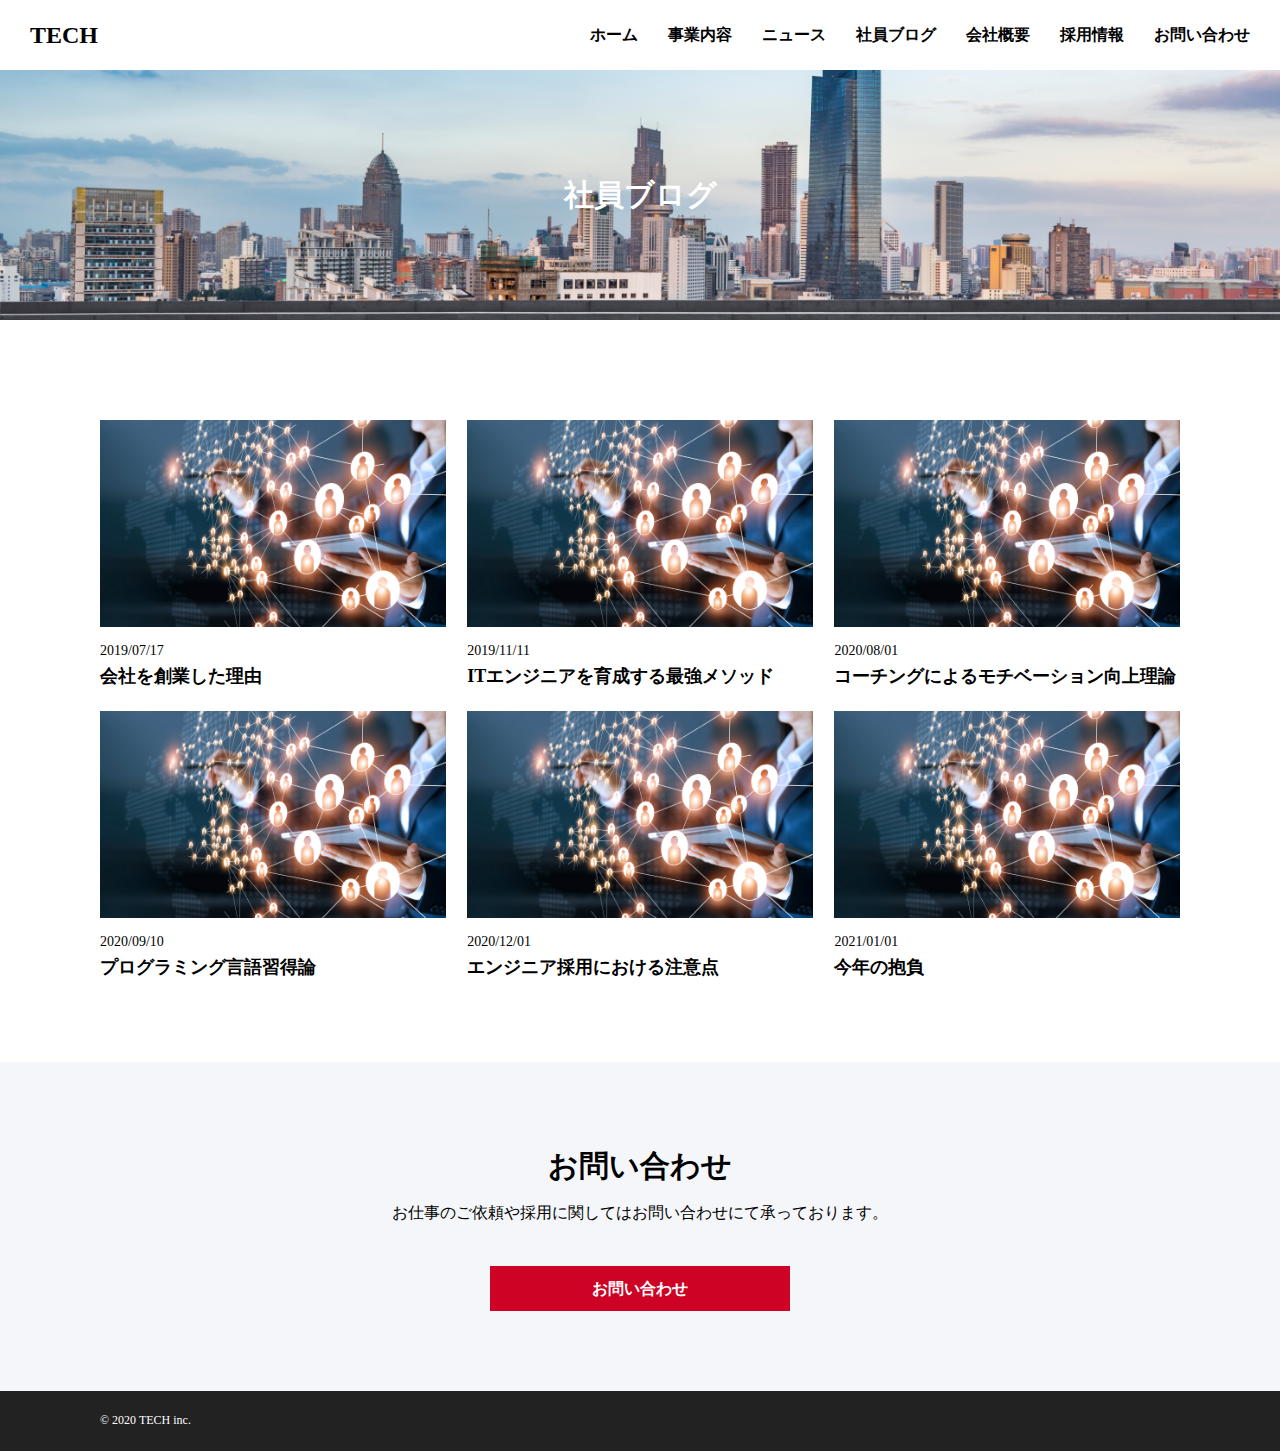
==== blog.html @ f9e43d5b "complete_file" ====
<!DOCTYPE html>
<html lang="ja">
  <head>
    <meta charset="UTF-8">
    <meta name="viewport" content="width=device-width, initial-scale=1.0">
    <title>株式会社TECH</title>
    <link rel="stylesheet" href="css/reset.css">
    <link rel="stylesheet" href="css/blog.css">
  </head>
  <body>
    <!-- header -->
    <header class="header">
      <h1 class="header-ttl">
        <a href="index.html">
          TECH
        </a>
      </h1>
      <nav class="header-nav">
        <ul class="header-nav-list">
          <li class="header-nav-item"><a href="index.html">ホーム</a></li>
          <li class="header-nav-item"><a href="service.html">事業内容</a></li>
          <li class="header-nav-item"><a href="news.html">ニュース</a></li>
          <li class="header-nav-item"><a href="blog.html">社員ブログ</a></li>
          <li class="header-nav-item"><a href="company.html">会社概要</a></li>
          <li class="header-nav-item"><a href="recruit.html">採用情報</a></li>
          <li class="header-nav-item"><a href="contact.html">お問い合わせ</a></li>
        </ul>
      </nav>
      <div class="menu" id="menu">
        <span class="menu-line-top"></span>
        <span class="menu-line-middle"></span>
        <span class="menu-line-bottom"></span>
      </div>
    </header>
    <!-- blog -->
    <div class="page-mv">
      <h1 class="ttl">社員ブログ</h1>
    </div>
    <main>
      <div class="blog ptb-m wrap">
        <div class="blog-list">
          <article class="blog-item">
            <a href="#" class="blog-item-thumbnail">
              <img src="img/blog.png" alt="会社を創業した理由">
            </a>
            <p class="blog-item-date">2019/07/17</p>
            <h2 class="blog-item-ttl"><a href="#">会社を創業した理由</a></h2>
          </article>
          <article class="blog-item">
            <a href="#" class="blog-item-thumbnail">
              <img src="img/blog.png" alt="ITエンジニアを育成する最強メソッド">
            </a>
            <p class="blog-item-date">2019/11/11</p>
            <h2 class="blog-item-ttl"><a href="#">ITエンジニアを育成する最強メソッド</a></h2>
          </article>
          <article class="blog-item">
            <a href="#" class="blog-item-thumbnail">
              <img src="img/blog.png" alt="コーチングによるモチベーション向上理論">
            </a>
            <p class="blog-item-date">2020/08/01</p>
            <h2 class="blog-item-ttl"><a href="#">コーチングによるモチベーション向上理論</a></h2>
          </article>
          <article class="blog-item">
            <a href="#" class="blog-item-thumbnail">
              <img src="img/blog.png" alt="プログラミング言語習得論">
            </a>
            <p class="blog-item-date">2020/09/10</p>
            <h2 class="blog-item-ttl"><a href="#">プログラミング言語習得論</a></h2>
          </article>
          <article class="blog-item">
            <a href="#" class="blog-item-thumbnail">
              <img src="img/blog.png" alt="エンジニア採用における注意点">
            </a>
            <p class="blog-item-date">2020/12/01</p>
            <h2 class="blog-item-ttl"><a href="#">エンジニア採用における注意点</a></h2>
          </article>
          <article class="blog-item">
            <a href="#" class="blog-item-thumbnail">
              <img src="img/blog.png" alt="今年の抱負">
            </a>
            <p class="blog-item-date">2021/01/01</p>
            <h2 class="blog-item-ttl"><a href="#">今年の抱負</a></h2>
          </article>
        </div>
      </div>
    </main>
    <!-- contact-->
    <section class="bottom-contact ptb-m">
      <div class="wrap">
        <h2 class="bottom-contact-ttl ttl">お問い合わせ</h2>
        <p class="bottom-contact-txt">
          お仕事のご依頼や採用に関してはお問い合わせにて承っております。
        </p>
        <a href="contact.html" class="bottom-contact-btn btn">お問い合わせ</a>
      </div>
    </section>
    <!-- footer -->
    <footer class="footer">
      <div class="footer-inner wrap">
        <small class="footer-copyright">&copy; 2020 TECH inc.</small>

      </div>
    </footer>
  </body>
</html>
---- css/blog.css ----
@charset "UTF-8" ;

/* -------------------------------
        共通のスタイル         
------------------------------- */
* {
  box-sizing: border-box;
}

body {
  line-height: 1.6;
}

a {
  text-decoration: none;
  color: inherit;
  transition: 0.3s;
}

a:hover {
  opacity: 0.7;
  transition: 0.3s;
}

img {
  width: 100%;
  height: auto;
}

.wrap {
  width: 1080px;
  margin: 0 auto;
}

.wrap-s {
  width: 960px;
  margin: 0 auto;
}

.ptb-m {
  padding: 80px 0;
}

.btn {
  display: block;
  width: 300px;
  text-align: center;
  font-weight: bold;
  padding: 10px;
  background-color: #cd0224;
  color: #fff;
}

.ttl {
  font-size: 30px;
  font-weight: bold;
}

.page-mv {
  height: 250px;
  display: flex;
  justify-content: center;
  align-items: center;
  color: #fff;
  background: url(../img/mv.png) center / cover;
}

/* header */

.header {
  display: flex;
  justify-content: space-between;
  align-items: center;
  height: 70px;
  padding: 0 30px;
  background-color: #fff;
  position: sticky;
  left: 0;
  top: 0;
  z-index: 1;
}

.header-ttl {
  font-size: 24px;
  width: 80px;
}

.header-nav-list {
  display: flex;
  font-weight: bold;
}

.header-nav-item:not(:last-child) {
  margin-right: 30px;
}

.menu {
  display: none;
}
.drawer-nav {
  display: none;
}
/* bottom-contact */

.bottom-contact {
  background-color: #f5f6f9;
  text-align: center;
}

.bottom-contact-txt {
  margin-top: 10px;
}

.bottom-contact-btn {
  margin: 40px auto 0;
}

/* footer */

.footer {
  padding: 20px 0;
  color: #fff;
  background-color: #222;
}

.footer-inner {
  display: flex;
  flex-wrap: wrap;
  justify-content: space-between;
  align-items: center;
  font-size: 12px;
}

.footer-nav-list {
  display: flex;
  flex-wrap: wrap;
}

.footer-nav-item:after {
  content: "|";
  display: inline-block;
  padding: 0 10px;
}

.footer-nav-item:last-child:after {
  display: none;
}

@media screen and (max-width: 768px) {
  .wrap {
    width: 85%;
  }

  .wrap-s {
    width: 90%;
  }

  .header-nav {
    display: none;
  }

  .menu {
    display: inline-block;
    width: 36px;
    height: 32px;
    cursor: pointer;
    position: relative;
    z-index: 10;
  }

  .menu-line-top,
  .menu-line-middle,
  .menu-line-bottom {
    display: inline-block;
    width: 100%;
    height: 4px;
    background-color: #000;
    position: absolute;
    transition: 0.5s;
  }

  .menu-line-top {
    top: 0;
  }

  .menu-line-middle {
    top: 14px;
  }

  .menu-line-bottom {
    bottom: 0;
  }

  .footer-copyright {
    margin: 0 auto;
  }

  .footer-nav-item {
    text-align: center;
    margin-top: 10px;
    width: 100%;
  }

  .footer-nav-item:after {
    display: none;
  }
}


/* -------------------------------
        共通のスタイル END        
------------------------------- */

.blog-list{
  display: flex;
  flex-wrap: wrap;
  align-items: center;
}

.blog-item{
  width: 32%;
  margin-right: calc((100% - (32% * 3)) / 2);
	margin-top: 20px;
}

.blog-item:nth-child(3n){
  margin-right: 0;
}

.blog-item-date{
  font-size: 14px;
  margin-top: 5px;
}

.blog-item-ttl{
  font-weight: bold;
  font-size: 18px;
}

@media screen and (max-width: 768px){
  .blog-item{
    width: 100%;
    margin-right: 0;
  }

  .blog-item:first-child{
    margin-top: 0;
  }
}
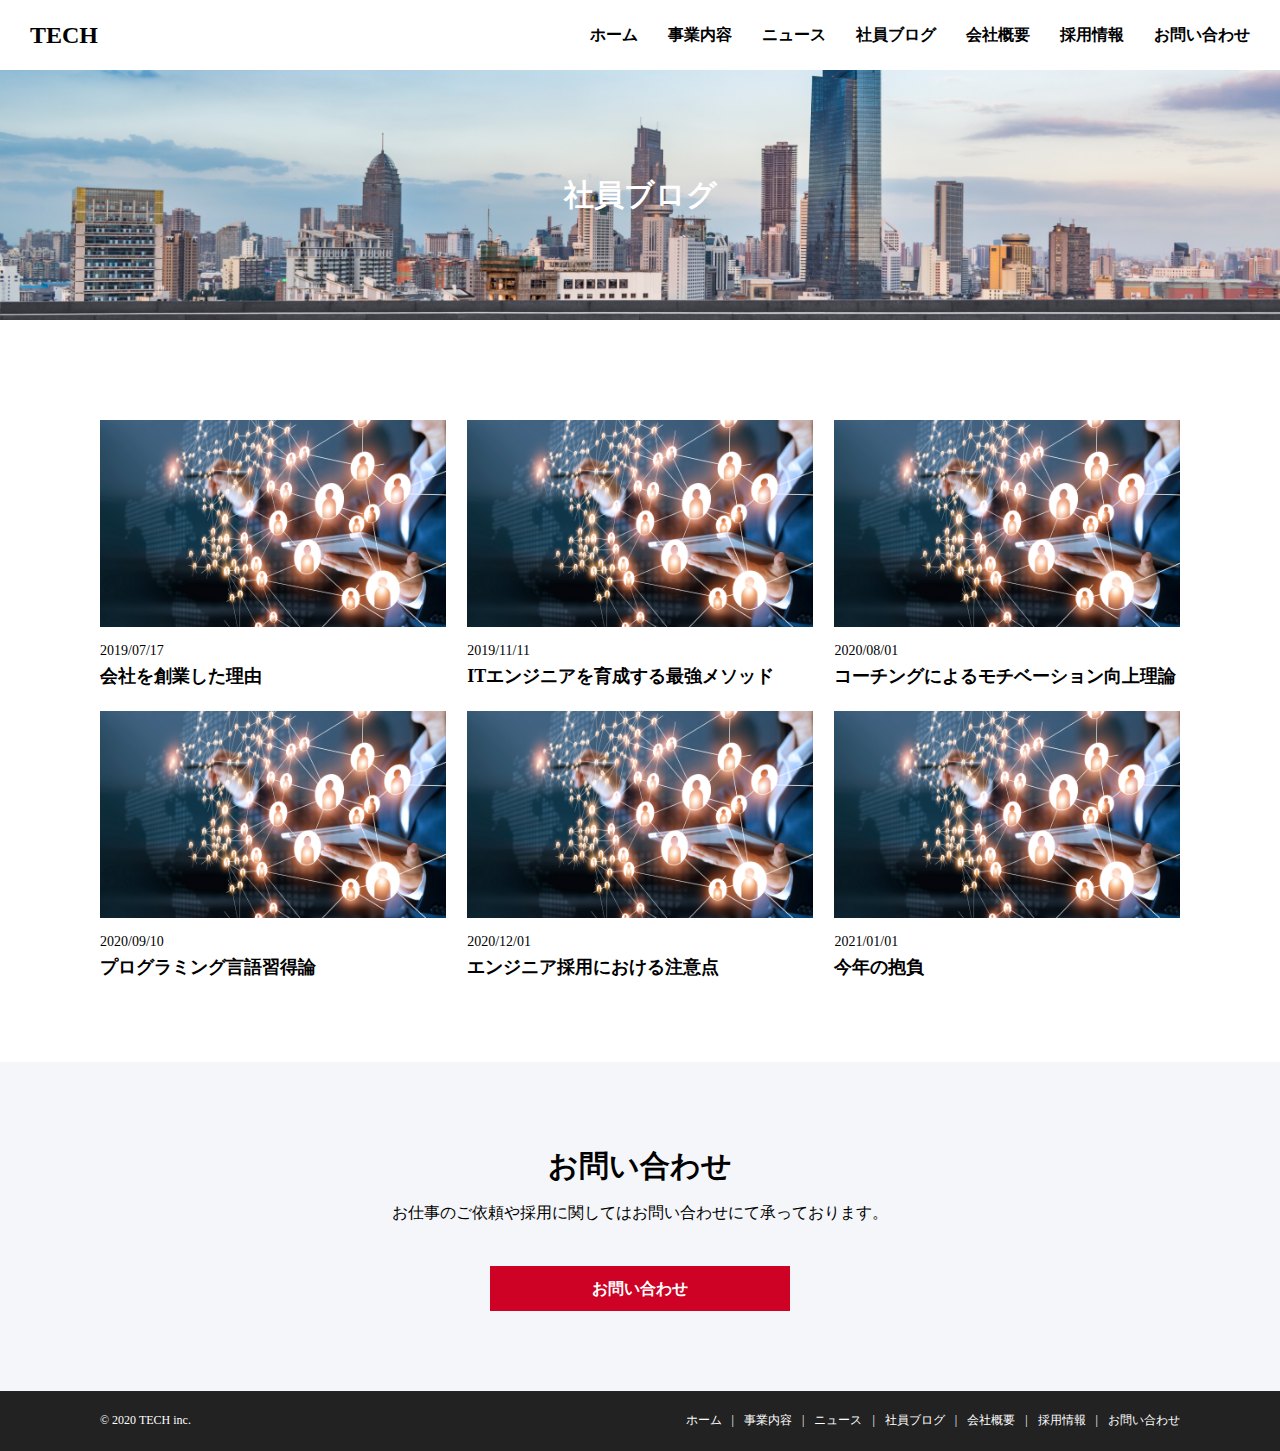
==== commit 2757cc7d: "Fix:blog.htmlのfooterにリンクを追加しました。" ====
--- a/blog.html
+++ b/blog.html
@@ -98,7 +98,17 @@
     <footer class="footer">
       <div class="footer-inner wrap">
         <small class="footer-copyright">&copy; 2020 TECH inc.</small>
-
+        <nav class="footer-nav">
+          <ul class="footer-nav-list">
+            <li class="footer-nav-item"><a href="index.html">ホーム</a></li>
+            <li class="footer-nav-item"><a href="service.html">事業内容</a></li>
+            <li class="footer-nav-item"><a href="news.html">ニュース</a></li>
+            <li class="footer-nav-item"><a href="blog.html">社員ブログ</a></li>
+            <li class="footer-nav-item"><a href="company.html">会社概要</a></li>
+            <li class="footer-nav-item"><a href="recruit.html">採用情報</a></li>
+            <li class="footer-nav-item"><a href="contact.html">お問い合わせ</a></li>
+          </ul>
+        </nav>
       </div>
     </footer>
   </body>
